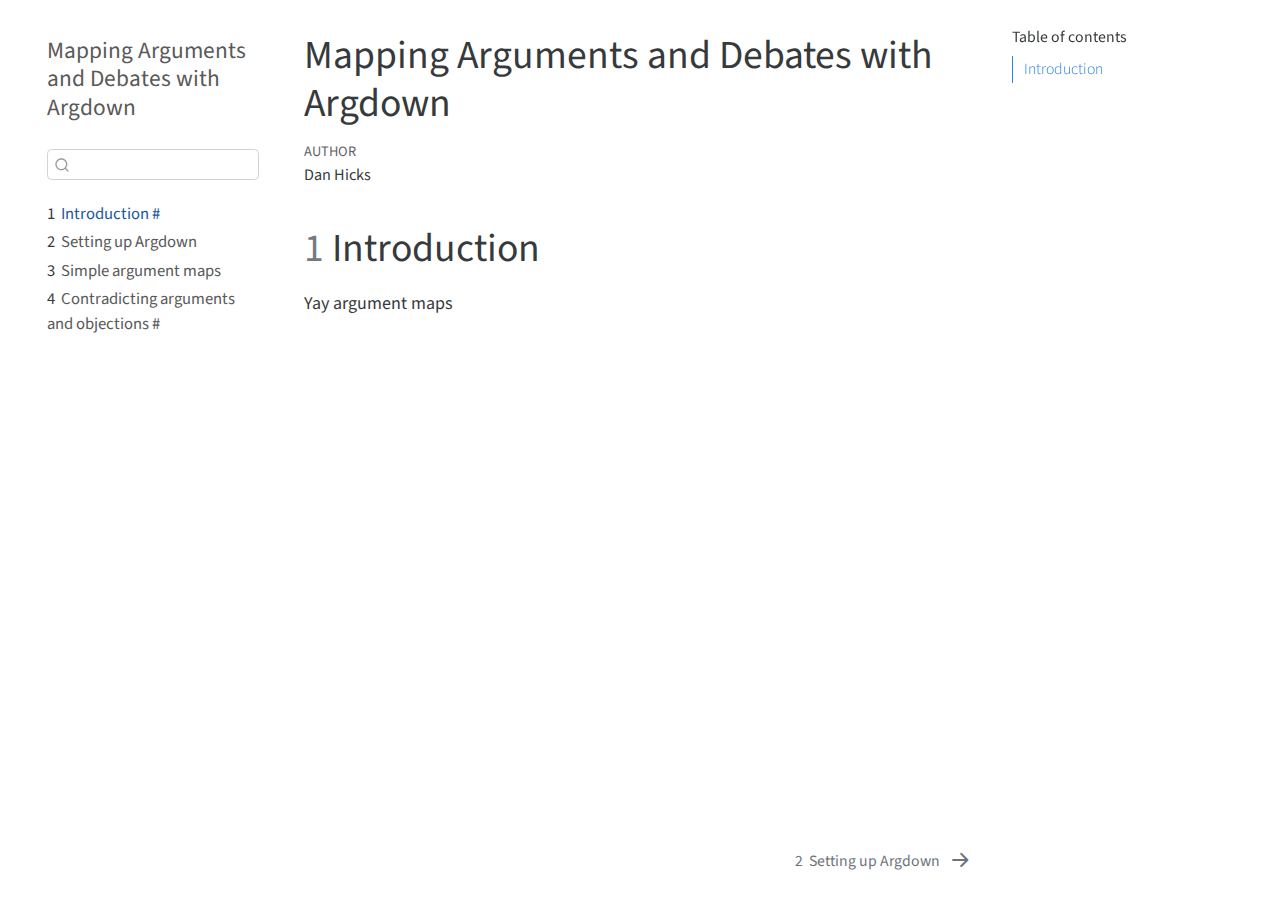
==== _book/index.html @ de9483e2 "initial commit" ====
<!DOCTYPE html>
<html xmlns="http://www.w3.org/1999/xhtml" lang="en" xml:lang="en"><head>

<meta charset="utf-8">
<meta name="generator" content="quarto-0.9.355">

<meta name="viewport" content="width=device-width, initial-scale=1.0, user-scalable=yes">

<meta name="author" content="Dan Hicks">

<title>Mapping Arguments and Debates with Argdown</title>
<style>
code{white-space: pre-wrap;}
span.smallcaps{font-variant: small-caps;}
span.underline{text-decoration: underline;}
div.column{display: inline-block; vertical-align: top; width: 50%;}
div.hanging-indent{margin-left: 1.5em; text-indent: -1.5em;}
ul.task-list{list-style: none;}
</style>

<script src="site_libs/quarto-nav/quarto-nav.js"></script>
<script src="site_libs/quarto-nav/headroom.min.js"></script>
<script src="site_libs/clipboard/clipboard.min.js"></script>
<meta name="quarto:offset" content="./">
<script src="site_libs/quarto-search/autocomplete.umd.js"></script>
<script src="site_libs/quarto-search/fuse.min.js"></script>
<script src="site_libs/quarto-search/quarto-search.js"></script>
<link href="./02-argdown.html" rel="next">
<script src="site_libs/quarto-html/quarto.js"></script>
<script src="site_libs/quarto-html/popper.min.js"></script>
<script src="site_libs/quarto-html/tippy.umd.min.js"></script>
<script src="site_libs/quarto-html/anchor.min.js"></script>
<link href="site_libs/quarto-html/tippy.css" rel="stylesheet">
<link id="quarto-text-highlighting-styles" href="site_libs/quarto-html/quarto-syntax-highlighting.css" rel="stylesheet">
<script src="site_libs/bootstrap/bootstrap.min.js"></script>
<link href="site_libs/bootstrap/bootstrap-icons.css" rel="stylesheet">
<link href="site_libs/bootstrap/bootstrap.min.css" rel="stylesheet">
<script id="quarto-search-options" type="application/json">{
  "location": "sidebar",
  "copy-button": false,
  "collapse-after": 3,
  "panel-placement": "start",
  "type": "textbox",
  "limit": 20,
  "language": {
    "search-no-results-text": "No results",
    "search-matching-documents-text": "matching documents",
    "search-copy-link-title": "Copy link to search",
    "search-hide-matches-text": "Hide additional matches",
    "search-more-match-text": "more match in this document",
    "search-more-matches-text": "more matches in this document",
    "search-clear-button-title": "Clear",
    "search-detached-cancel-button-title": "Cancel",
    "search-submit-button-title": "Submit"
  }
}</script>


</head>

<body class="nav-sidebar floating">

<div id="quarto-search-results"></div>
  <header id="quarto-header" class="headroom fixed-top">
  <nav class="quarto-secondary-nav" data-bs-toggle="collapse" data-bs-target="#quarto-sidebar" aria-controls="quarto-sidebar" aria-expanded="false" aria-label="Toggle sidebar navigation" onclick="if (window.quartoToggleHeadroom) { window.quartoToggleHeadroom(); }">
    <div class="container-fluid d-flex justify-content-between">
      <h1 class="quarto-secondary-nav-title">Mapping Arguments and Debates with Argdown</h1>
      <button type="button" class="quarto-btn-toggle btn" aria-label="Show secondary navigation">
        <i class="bi bi-chevron-right"></i>
      </button>
    </div>
  </nav>
</header>
<!-- content -->
<div id="quarto-content" class="quarto-container page-columns page-rows-contents page-layout-article">
<!-- sidebar -->
  <nav id="quarto-sidebar" class="sidebar collapse sidebar-navigation floating overflow-auto">
    <div class="pt-lg-2 mt-2 text-left sidebar-header">
    <div class="sidebar-title mb-0 py-0">
      <a href="./">Mapping Arguments and Debates with Argdown</a> 
    </div>
      </div>
      <div class="mt-2 flex-shrink-0 align-items-center">
        <div class="sidebar-search">
        <div id="quarto-search" class="" title="Search"></div>
        </div>
      </div>
    <div class="sidebar-menu-container"> 
    <ul class="list-unstyled mt-1">
        <li class="sidebar-item">
  <div class="sidebar-item-container"> 
  <a href="./index.html" class="sidebar-item-text sidebar-link active"><span class="chapter-number">1</span>&nbsp; <span class="chapter-title">Introduction #</span></a>
  </div>
</li>
        <li class="sidebar-item">
  <div class="sidebar-item-container"> 
  <a href="./02-argdown.html" class="sidebar-item-text sidebar-link"><span class="chapter-number">2</span>&nbsp; <span class="chapter-title">Setting up Argdown</span></a>
  </div>
</li>
        <li class="sidebar-item">
  <div class="sidebar-item-container"> 
  <a href="./03-simple.html" class="sidebar-item-text sidebar-link"><span class="chapter-number">3</span>&nbsp; <span class="chapter-title">Simple argument maps</span></a>
  </div>
</li>
        <li class="sidebar-item">
  <div class="sidebar-item-container"> 
  <a href="./04-objections.html" class="sidebar-item-text sidebar-link"><span class="chapter-number">4</span>&nbsp; <span class="chapter-title">Contradicting arguments and objections #</span></a>
  </div>
</li>
    </ul>
    </div>
</nav>
<!-- margin-sidebar -->
    <div id="quarto-margin-sidebar" class="sidebar margin-sidebar">
        <nav id="TOC" role="doc-toc">
    <h2 id="toc-title">Table of contents</h2>
   
  <ul>
  <li><a href="#introduction" id="toc-introduction" class="nav-link active" data-scroll-target="#introduction"> <span class="header-section-number">1</span> Introduction</a></li>
  </ul>
</nav>
    </div>
<!-- main -->
<main class="content" id="quarto-document-content">

<header id="title-block-header" class="quarto-title-block default">
<div class="quarto-title">
<h1 class="title d-none d-lg-block">Mapping Arguments and Debates with Argdown</h1>
</div>





<div class="quarto-title-meta">

    <div>
    <div class="quarto-title-meta-heading">Author</div>
    <div class="quarto-title-meta-contents">
             <p>Dan Hicks </p>
          </div>
  </div>
    
    
  </div>
  

</header>

<section id="introduction" class="level1" data-number="1">
<h1 data-number="1"><span class="header-section-number">1</span> Introduction</h1>
<p>Yay argument maps</p>


</section>

</main> <!-- /main -->
<script id="quarto-html-after-body" type="application/javascript">
window.document.addEventListener("DOMContentLoaded", function (event) {
  const icon = "";
  const anchorJS = new window.AnchorJS();
  anchorJS.options = {
    placement: 'right',
    icon: icon
  };
  anchorJS.add('.anchored');
  const clipboard = new window.ClipboardJS('.code-copy-button', {
    target: function(trigger) {
      return trigger.previousElementSibling;
    }
  });
  clipboard.on('success', function(e) {
    // button target
    const button = e.trigger;
    // don't keep focus
    button.blur();
    // flash "checked"
    button.classList.add('code-copy-button-checked');
    var currentTitle = button.getAttribute("title");
    button.setAttribute("title", "Copied!");
    setTimeout(function() {
      button.setAttribute("title", currentTitle);
      button.classList.remove('code-copy-button-checked');
    }, 1000);
    // clear code selection
    e.clearSelection();
  });
  function tippyHover(el, contentFn) {
    const config = {
      allowHTML: true,
      content: contentFn,
      maxWidth: 500,
      delay: 100,
      arrow: false,
      appendTo: function(el) {
          return el.parentElement;
      },
      interactive: true,
      interactiveBorder: 10,
      theme: 'quarto',
      placement: 'bottom-start'
    };
    window.tippy(el, config); 
  }
  const noterefs = window.document.querySelectorAll('a[role="doc-noteref"]');
  for (var i=0; i<noterefs.length; i++) {
    const ref = noterefs[i];
    tippyHover(ref, function() {
      let href = ref.getAttribute('href');
      try { href = new URL(href).hash; } catch {}
      const id = href.replace(/^#\/?/, "");
      const note = window.document.getElementById(id);
      return note.innerHTML;
    });
  }
  var bibliorefs = window.document.querySelectorAll('a[role="doc-biblioref"]');
  for (var i=0; i<bibliorefs.length; i++) {
    const ref = bibliorefs[i];
    const cites = ref.parentNode.getAttribute('data-cites').split(' ');
    tippyHover(ref, function() {
      var popup = window.document.createElement('div');
      cites.forEach(function(cite) {
        var citeDiv = window.document.createElement('div');
        citeDiv.classList.add('hanging-indent');
        citeDiv.classList.add('csl-entry');
        var biblioDiv = window.document.getElementById('ref-' + cite);
        if (biblioDiv) {
          citeDiv.innerHTML = biblioDiv.innerHTML;
        }
        popup.appendChild(citeDiv);
      });
      return popup.innerHTML;
    });
  }
});
</script>
<nav class="page-navigation">
  <div class="nav-page nav-page-previous">
  </div>
  <div class="nav-page nav-page-next">
      <a href="./02-argdown.html" class="pagination-link">
        <span class="nav-page-text"><span class="chapter-number">2</span>&nbsp; <span class="chapter-title">Setting up Argdown</span></span> <i class="bi bi-arrow-right-short"></i>
      </a>
  </div>
</nav>
</div> <!-- /content -->



</body></html>
---- _book/site_libs/quarto-html/tippy.css ----
.tippy-box[data-animation=fade][data-state=hidden]{opacity:0}[data-tippy-root]{max-width:calc(100vw - 10px)}.tippy-box{position:relative;background-color:#333;color:#fff;border-radius:4px;font-size:14px;line-height:1.4;white-space:normal;outline:0;transition-property:transform,visibility,opacity}.tippy-box[data-placement^=top]>.tippy-arrow{bottom:0}.tippy-box[data-placement^=top]>.tippy-arrow:before{bottom:-7px;left:0;border-width:8px 8px 0;border-top-color:initial;transform-origin:center top}.tippy-box[data-placement^=bottom]>.tippy-arrow{top:0}.tippy-box[data-placement^=bottom]>.tippy-arrow:before{top:-7px;left:0;border-width:0 8px 8px;border-bottom-color:initial;transform-origin:center bottom}.tippy-box[data-placement^=left]>.tippy-arrow{right:0}.tippy-box[data-placement^=left]>.tippy-arrow:before{border-width:8px 0 8px 8px;border-left-color:initial;right:-7px;transform-origin:center left}.tippy-box[data-placement^=right]>.tippy-arrow{left:0}.tippy-box[data-placement^=right]>.tippy-arrow:before{left:-7px;border-width:8px 8px 8px 0;border-right-color:initial;transform-origin:center right}.tippy-box[data-inertia][data-state=visible]{transition-timing-function:cubic-bezier(.54,1.5,.38,1.11)}.tippy-arrow{width:16px;height:16px;color:#333}.tippy-arrow:before{content:"";position:absolute;border-color:transparent;border-style:solid}.tippy-content{position:relative;padding:5px 9px;z-index:1}
---- _book/site_libs/quarto-html/quarto-syntax-highlighting.css ----
/* quarto syntax highlight colors */
:root {
  --quarto-hl-ot-color: #003B4F;
  --quarto-hl-at-color: #657422;
  --quarto-hl-ss-color: #20794D;
  --quarto-hl-an-color: #5E5E5E;
  --quarto-hl-fu-color: #4758AB;
  --quarto-hl-st-color: #20794D;
  --quarto-hl-cf-color: #003B4F;
  --quarto-hl-op-color: #5E5E5E;
  --quarto-hl-er-color: #AD0000;
  --quarto-hl-bn-color: #AD0000;
  --quarto-hl-al-color: #AD0000;
  --quarto-hl-va-color: #111111;
  --quarto-hl-bu-color: inherit;
  --quarto-hl-ex-color: inherit;
  --quarto-hl-pp-color: #AD0000;
  --quarto-hl-in-color: #5E5E5E;
  --quarto-hl-vs-color: #20794D;
  --quarto-hl-wa-color: #5E5E5E;
  --quarto-hl-do-color: #5E5E5E;
  --quarto-hl-im-color: #00769E;
  --quarto-hl-ch-color: #20794D;
  --quarto-hl-dt-color: #AD0000;
  --quarto-hl-fl-color: #AD0000;
  --quarto-hl-co-color: #5E5E5E;
  --quarto-hl-cv-color: #5E5E5E;
  --quarto-hl-cn-color: #8f5902;
  --quarto-hl-sc-color: #5E5E5E;
  --quarto-hl-dv-color: #AD0000;
  --quarto-hl-kw-color: #003B4F;
}

/* other quarto variables */
:root {
  --quarto-font-monospace: SFMono-Regular, Menlo, Monaco, Consolas, "Liberation Mono", "Courier New", monospace;
}

code span {
  color: #003B4F;
}

code.sourceCode > span {
  color: #003B4F;
}

div.sourceCode,
div.sourceCode pre.sourceCode {
  color: #003B4F;
}

code span.ot {
  color: #003B4F;
}

code span.at {
  color: #657422;
}

code span.ss {
  color: #20794D;
}

code span.an {
  color: #5E5E5E;
}

code span.fu {
  color: #4758AB;
}

code span.st {
  color: #20794D;
}

code span.cf {
  color: #003B4F;
}

code span.op {
  color: #5E5E5E;
}

code span.er {
  color: #AD0000;
}

code span.bn {
  color: #AD0000;
}

code span.al {
  color: #AD0000;
}

code span.va {
  color: #111111;
}

code span.pp {
  color: #AD0000;
}

code span.in {
  color: #5E5E5E;
}

code span.vs {
  color: #20794D;
}

code span.wa {
  color: #5E5E5E;
  font-style: italic;
}

code span.do {
  color: #5E5E5E;
  font-style: italic;
}

code span.im {
  color: #00769E;
}

code span.ch {
  color: #20794D;
}

code span.dt {
  color: #AD0000;
}

code span.fl {
  color: #AD0000;
}

code span.co {
  color: #5E5E5E;
}

code span.cv {
  color: #5E5E5E;
  font-style: italic;
}

code span.cn {
  color: #8f5902;
}

code span.sc {
  color: #5E5E5E;
}

code span.dv {
  color: #AD0000;
}

code span.kw {
  color: #003B4F;
}

.prevent-inlining {
  content: "</";
}

/*# sourceMappingURL=debc5d5d77c3f9108843748ff7464032.css.map */
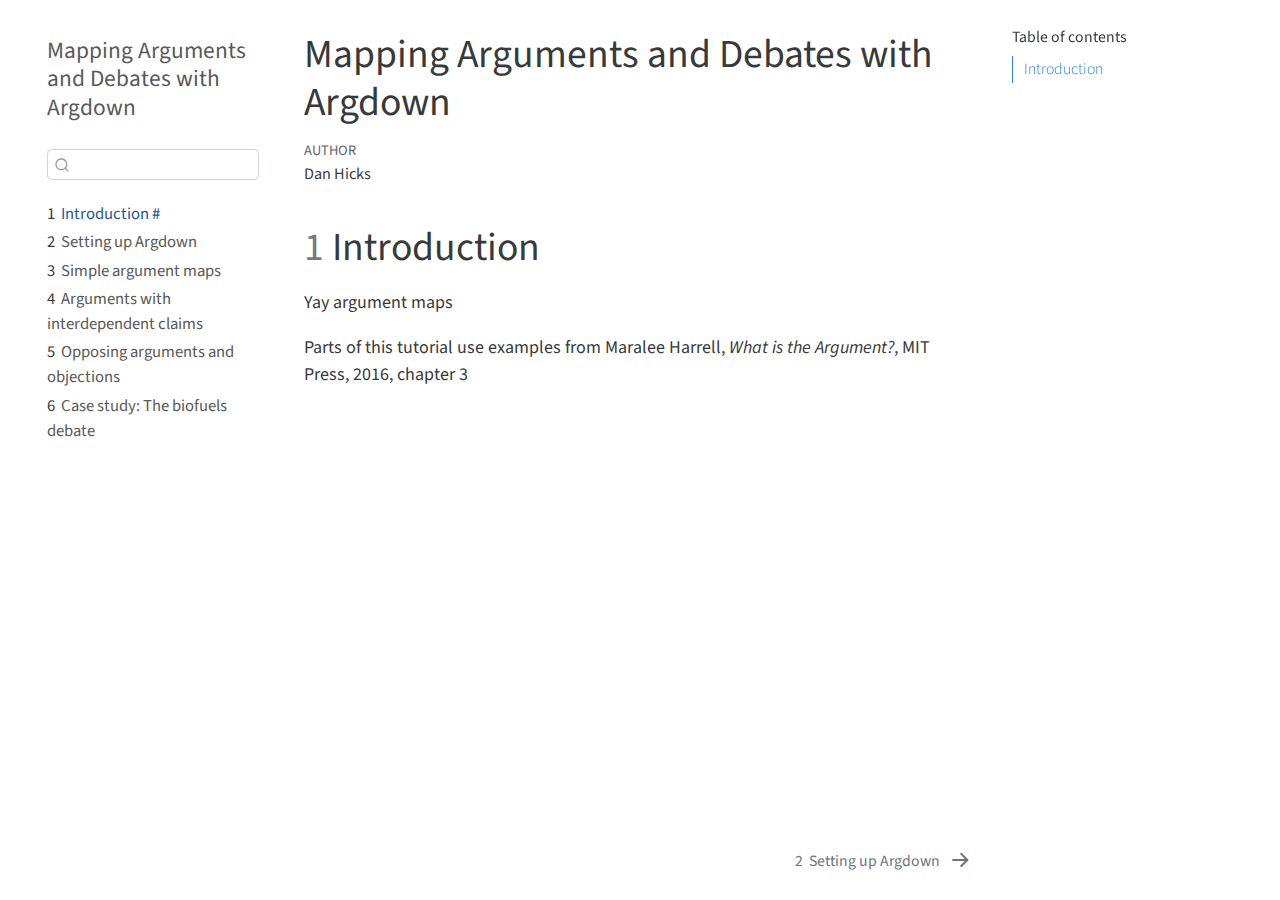
==== commit 6c424f7b: "move interdependent premises to new section" ====
--- a/_book/index.html
+++ b/_book/index.html
@@ -2,7 +2,7 @@
 <html xmlns="http://www.w3.org/1999/xhtml" lang="en" xml:lang="en"><head>
 
 <meta charset="utf-8">
-<meta name="generator" content="quarto-0.9.355">
+<meta name="generator" content="quarto-0.9.600">
 
 <meta name="viewport" content="width=device-width, initial-scale=1.0, user-scalable=yes">
 
@@ -18,20 +18,21 @@
 ul.task-list{list-style: none;}
 </style>
 
+
 <script src="site_libs/quarto-nav/quarto-nav.js"></script>
 <script src="site_libs/quarto-nav/headroom.min.js"></script>
 <script src="site_libs/clipboard/clipboard.min.js"></script>
-<meta name="quarto:offset" content="./">
 <script src="site_libs/quarto-search/autocomplete.umd.js"></script>
 <script src="site_libs/quarto-search/fuse.min.js"></script>
 <script src="site_libs/quarto-search/quarto-search.js"></script>
+<meta name="quarto:offset" content="./">
 <link href="./02-argdown.html" rel="next">
 <script src="site_libs/quarto-html/quarto.js"></script>
 <script src="site_libs/quarto-html/popper.min.js"></script>
 <script src="site_libs/quarto-html/tippy.umd.min.js"></script>
 <script src="site_libs/quarto-html/anchor.min.js"></script>
 <link href="site_libs/quarto-html/tippy.css" rel="stylesheet">
-<link id="quarto-text-highlighting-styles" href="site_libs/quarto-html/quarto-syntax-highlighting.css" rel="stylesheet">
+<link href="site_libs/quarto-html/quarto-syntax-highlighting.css" rel="stylesheet" id="quarto-text-highlighting-styles">
 <script src="site_libs/bootstrap/bootstrap.min.js"></script>
 <link href="site_libs/bootstrap/bootstrap-icons.css" rel="stylesheet">
 <link href="site_libs/bootstrap/bootstrap.min.css" rel="stylesheet">
@@ -104,7 +105,17 @@
 </li>
         <li class="sidebar-item">
   <div class="sidebar-item-container"> 
-  <a href="./04-objections.html" class="sidebar-item-text sidebar-link"><span class="chapter-number">4</span>&nbsp; <span class="chapter-title">Contradicting arguments and objections #</span></a>
+  <a href="./04-interdependent.html" class="sidebar-item-text sidebar-link"><span class="chapter-number">4</span>&nbsp; <span class="chapter-title">Arguments with interdependent claims</span></a>
+  </div>
+</li>
+        <li class="sidebar-item">
+  <div class="sidebar-item-container"> 
+  <a href="./05-objections.html" class="sidebar-item-text sidebar-link"><span class="chapter-number">5</span>&nbsp; <span class="chapter-title">Opposing arguments and objections</span></a>
+  </div>
+</li>
+        <li class="sidebar-item">
+  <div class="sidebar-item-container"> 
+  <a href="./biofuel/debate-01.html" class="sidebar-item-text sidebar-link"><span class="chapter-number">6</span>&nbsp; <span class="chapter-title">Case study: The biofuels debate</span></a>
   </div>
 </li>
     </ul>
@@ -130,8 +141,6 @@
 
 
 
-
-
 <div class="quarto-title-meta">
 
     <div>
@@ -150,6 +159,7 @@
 <section id="introduction" class="level1" data-number="1">
 <h1 data-number="1"><span class="header-section-number">1</span> Introduction</h1>
 <p>Yay argument maps</p>
+<p>Parts of this tutorial use examples from Maralee Harrell, <em>What is the Argument?</em>, MIT Press, 2016, chapter 3</p>
 
 
 </section>
